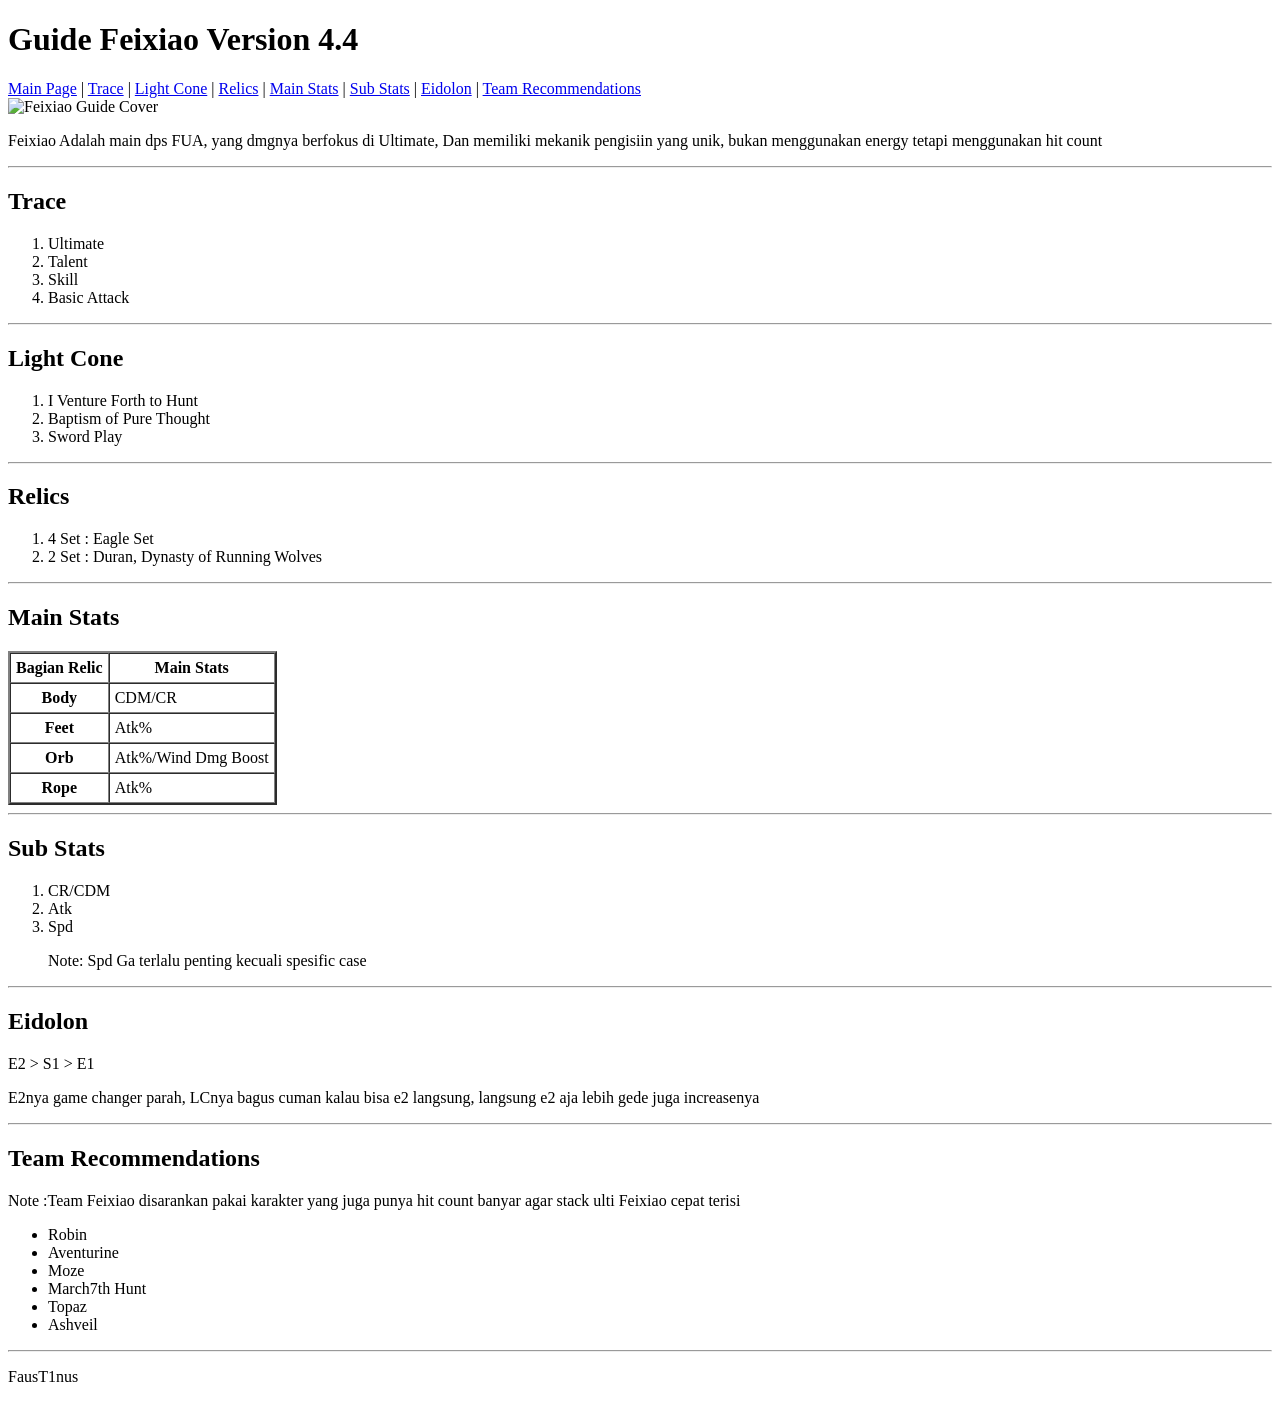
==== Char/Feixiao.html @ de2ae466 "Menambahkan file project awal" ====
<!DOCTYPE html>
<html lang="id">
         <head> 
            <title> Guide Feixiao Version 4.4</title>
         </head>
     <body>
         <header>
            <h1> Guide Feixiao Version 4.4</h1>
            <nav>
                <a href="MainPage.html"> Main Page</a> |
                <a href="#Trace"> Trace</a> |
                <a href="#Light-Cone"> Light Cone</a> |
                <a href="#Relics"> Relics</a> |
                <a href="#Main-Stats"> Main Stats</a> |
                <a href="#Sub-Stats"> Sub Stats</a> |
                <a href="#Eidolon"> Eidolon</a> |
                <a href="#Team-Recommendations"> Team Recommendations</a>
            </nav>
            <img src="https://cdn.discordapp.com/attachments/971445257495543868/1533822101834825799/Template_Guide_Cover.png?ex=6a71e2a6&is=6a709126&hm=20c93500a8f3709090af97e5d226825bc1e264afcb8708d871154a73a20220fe" 
            alt="Feixiao Guide Cover" 
            width="300" 
            height="400">
         </header>
         <article>
           <p> Feixiao Adalah main dps FUA, yang dmgnya berfokus di Ultimate, Dan memiliki mekanik pengisiin yang unik, 
                bukan menggunakan energy tetapi menggunakan hit count </p>

           <hr>
         <section id="Trace">
                <h2> Trace</h2>
                <ol>
                    <li> Ultimate </li>
                    <li> Talent </li>
                    <li> Skill </li>
                    <li> Basic Attack </li>
                </ol>
         </section>

           <hr>
        
         <section id="Light-Cone">
                <h2>Light Cone</h2>
                <ol>
                    <li>I Venture Forth to Hunt</li>
                    <li> Baptism of Pure Thought</li>
                    <li> Sword Play</li>
                </ol>  
         </section>
         
            <hr>

         <section id="Relics">
                <h2> Relics </h2>
                <ol>
                    <li> 4 Set : Eagle Set</li>
                    <li> 2 Set : Duran, Dynasty of Running Wolves </li>
                </ol>
         </section>

            <hr>

        <section id="Main-Stats">
                <h2> Main Stats </h2>
                <table border="2" cellpadding="5" cellspacing="0">
                    <thead>

                    <tr>
                        <th scope="col"> Bagian Relic </th>
                        <th scope="col"> Main Stats </th>
                    </tr>

                    </thead>

                    <tbody>
                    <tr>
                        <th scope="row">Body</th>
                        <td>CDM/CR</td>
                    </tr>
                    <tr>
                        <th scope="row">Feet</th>
                        <td>Atk%</td>
                    </tr>
                    <tr>
                        <th scope="row">Orb</th>
                        <td>Atk%/Wind Dmg Boost</td>
                    </tr>
                    <tr>
                        <th scope="row">Rope</th>
                        <td>Atk%</td>
                    </tr>
                    </tbody>

                </table>
        </section>

            <hr>

        <section id="Sub-Stats">
                <h2> Sub Stats </h2>
                <ol>
                    <li>CR/CDM</li>
                    <li>Atk</li>
                    <li>Spd <p> Note: Spd Ga terlalu penting kecuali spesific case</p> </li> 
                </ol>
        </section>

            <hr>

         <section id="Eidolon">
                <h2> Eidolon </h2>
                <p> E2 > S1 > E1 </p>
                <p> E2nya game changer parah, LCnya bagus cuman kalau bisa e2 langsung, langsung e2 aja lebih gede juga increasenya</p>
         </section>

            <hr>

         <section id="Team-Recommendations">
                <h2> Team Recommendations </h2>
                <p> Note :Team Feixiao disarankan pakai karakter yang juga punya hit count banyar agar stack ulti Feixiao cepat terisi</p>
                <ul>
                    <li> Robin </li>
                    <li> Aventurine </li>
                    <li> Moze </li>
                    <li> March7th Hunt </li>
                    <li> Topaz </li>
                    <li> Ashveil </li>
                </ul>
         </section>

            <hr>

         </article>

         <footer>
            <p>FausT1nus</p>
         </footer>

    </body>
</html>
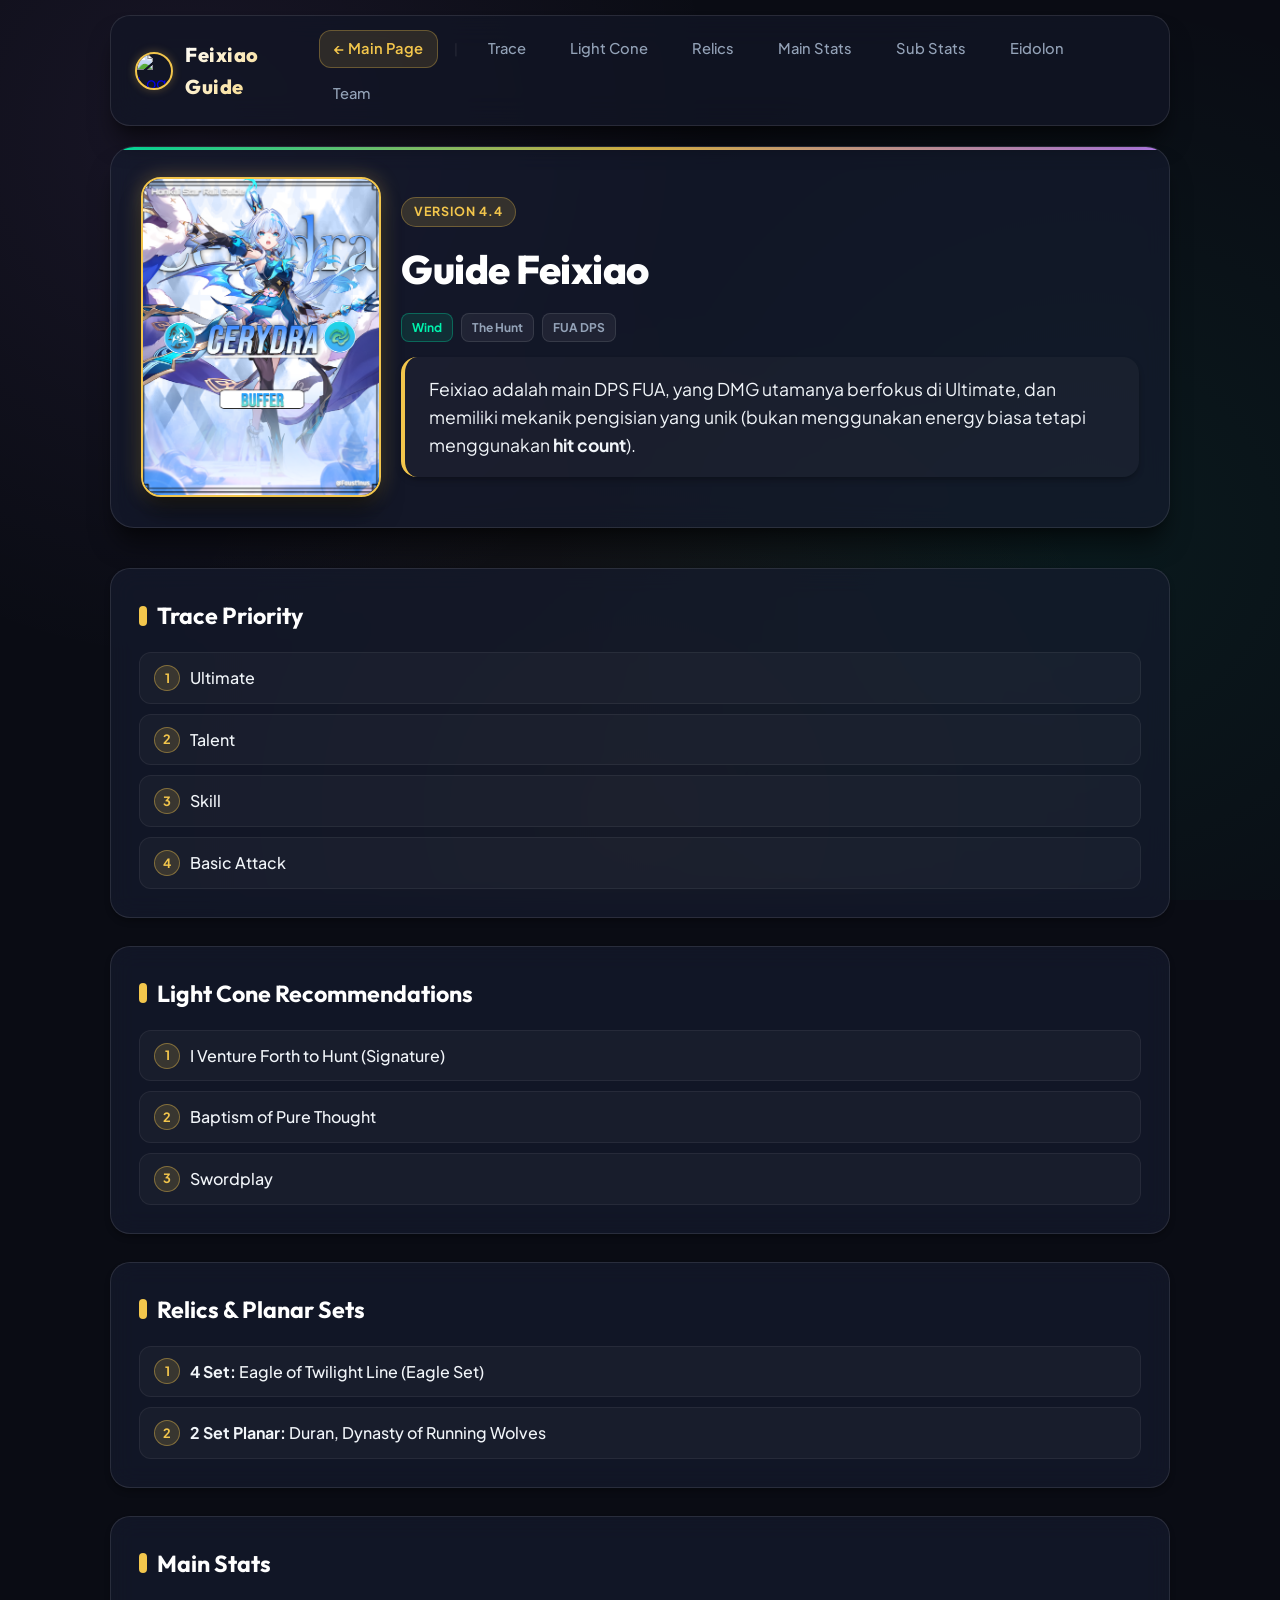
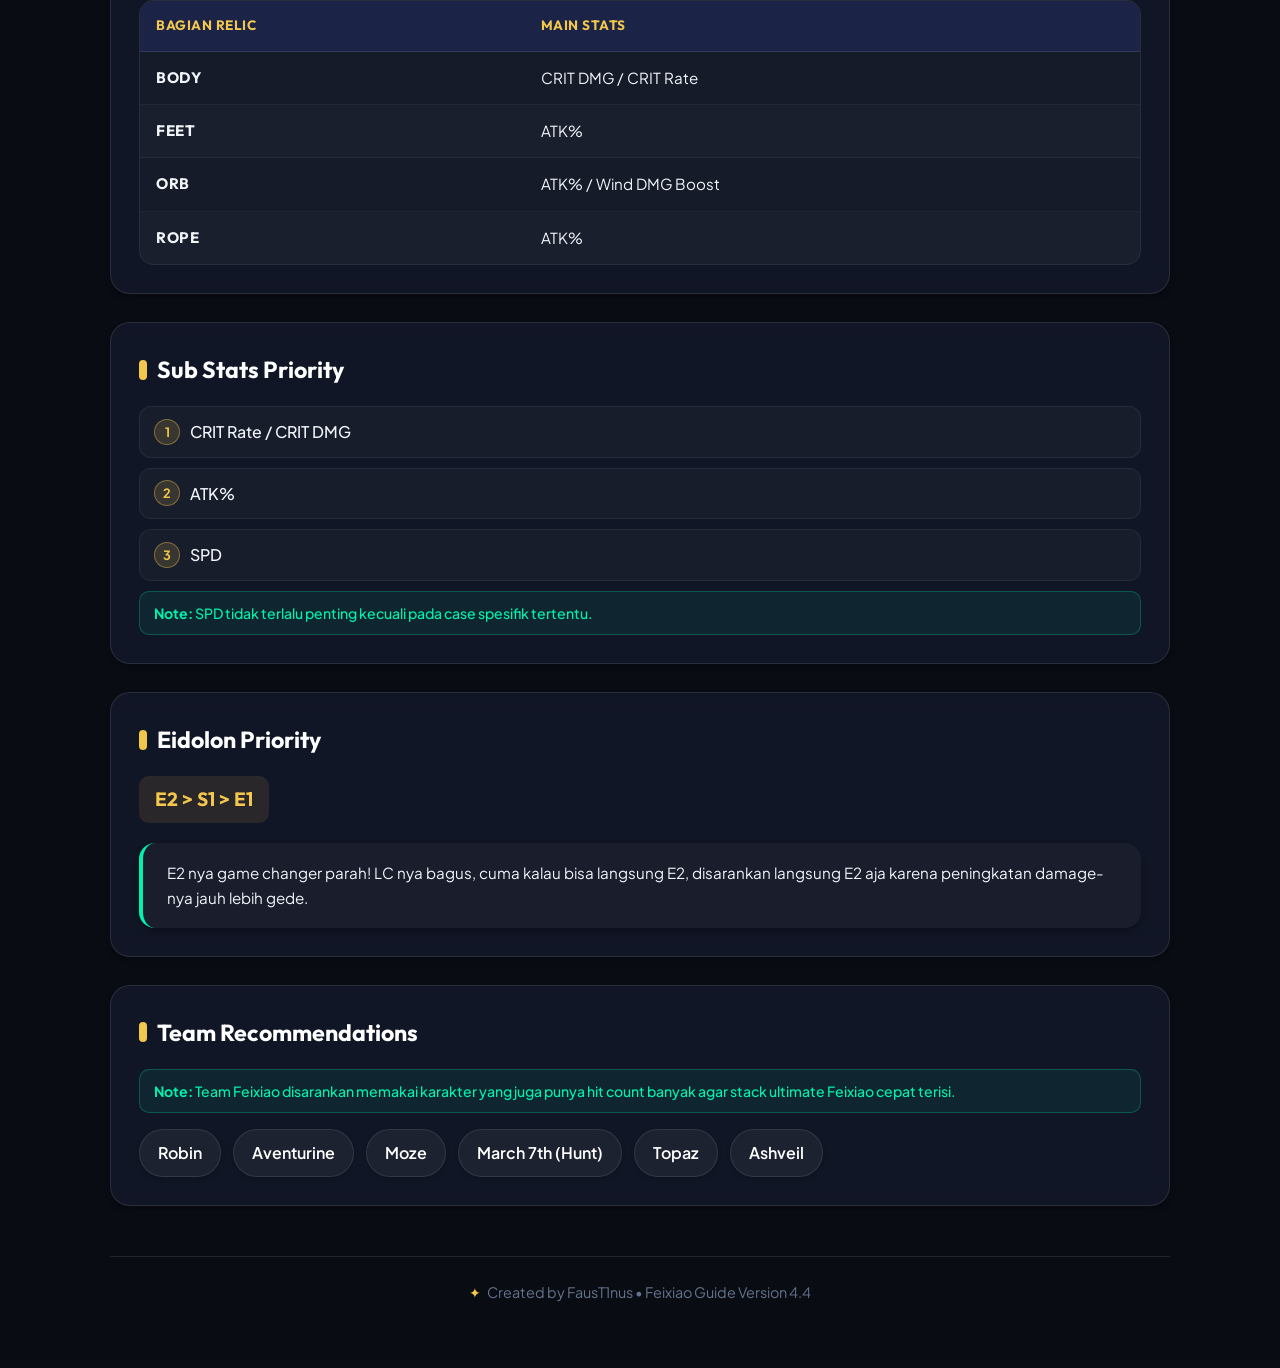
==== commit b595023e: "Push CSS" ====
--- a/Char/Feixiao.html
+++ b/Char/Feixiao.html
@@ -1,139 +1,155 @@
 <!DOCTYPE html>
 <html lang="id">
-         <head> 
-            <title> Guide Feixiao Version 4.4</title>
-         </head>
-     <body>
-         <header>
-            <h1> Guide Feixiao Version 4.4</h1>
-            <nav>
-                <a href="MainPage.html"> Main Page</a> |
-                <a href="#Trace"> Trace</a> |
-                <a href="#Light-Cone"> Light Cone</a> |
-                <a href="#Relics"> Relics</a> |
-                <a href="#Main-Stats"> Main Stats</a> |
-                <a href="#Sub-Stats"> Sub Stats</a> |
-                <a href="#Eidolon"> Eidolon</a> |
-                <a href="#Team-Recommendations"> Team Recommendations</a>
-            </nav>
-            <img src="https://cdn.discordapp.com/attachments/971445257495543868/1533822101834825799/Template_Guide_Cover.png?ex=6a71e2a6&is=6a709126&hm=20c93500a8f3709090af97e5d226825bc1e264afcb8708d871154a73a20220fe" 
-            alt="Feixiao Guide Cover" 
-            width="300" 
-            height="400">
-         </header>
-         <article>
-           <p> Feixiao Adalah main dps FUA, yang dmgnya berfokus di Ultimate, Dan memiliki mekanik pengisiin yang unik, 
-                bukan menggunakan energy tetapi menggunakan hit count </p>
+<head>
+    <meta charset="UTF-8">
+    <meta name="viewport" content="width=device-width, initial-scale=1.0">
+    <link rel="icon" type="image/x-icon" href="https://media.discordapp.net/attachments/1473303380360171574/1534155351308636291/1050245295327416390.webp?ex=6a731902&is=6a71c782&hm=e8f0a72e8efb6a49927cd60e86227d775140b2a60f67a8194d3ff2b409917104&=&format=webp">
+    <title>Feixiao Guide Version 4.4</title>
+    <link rel="stylesheet" href="style.css">
+</head>
+<body>
 
-           <hr>
-         <section id="Trace">
-                <h2> Trace</h2>
+    <div class="container">
+        <!-- Top Navigation -->
+        <header>
+            <div class="nav-bar">
+                <a href="MainPage.html" class="brand">
+                    <img src="https://media.discordapp.net/attachments/1473303380360171574/1534155351308636291/1050245295327416390.webp?ex=6a731902&is=6a71c782&hm=e8f0a72e8efb6a49927cd60e86227d775140b2a60f67a8194d3ff2b409917104&=&format=webp" alt="Logo" class="brand-icon">
+                    <span class="brand-title">Feixiao Guide</span>
+                </a>
+                <nav>
+                    <a href="MainPage.html" class="active">← Main Page</a>
+                    <span class="nav-divider">|</span>
+                    <a href="#Trace">Trace</a>
+                    <a href="#Light-Cone">Light Cone</a>
+                    <a href="#Relics">Relics</a>
+                    <a href="#Main-Stats">Main Stats</a>
+                    <a href="#Sub-Stats">Sub Stats</a>
+                    <a href="#Eidolon">Eidolon</a>
+                    <a href="#Team-Recommendations">Team</a>
+                </nav>
+            </div>
+        </header>
+
+        <!-- Cover Hero Section -->
+        <div class="page-header cover-hero">
+            <div class="cover-image-frame">
+                <img src="../Gambar/Template Guide.png" alt="Feixiao Guide Cover">
+            </div>
+            <div class="cover-hero-info">
+                <span class="badge">Version 4.4</span>
+                <h1>Guide Feixiao</h1>
+                <div class="char-card-tags">
+                    <span class="tag wind">Wind</span>
+                    <span class="tag">The Hunt</span>
+                    <span class="tag">FUA DPS</span>
+                </div>
+                <p class="intro-lead">
+                    Feixiao adalah main DPS FUA, yang DMG utamanya berfokus di Ultimate, dan memiliki mekanik pengisian yang unik (bukan menggunakan energy biasa tetapi menggunakan <strong>hit count</strong>).
+                </p>
+            </div>
+        </div>
+
+        <!-- Main Content -->
+        <article>
+            <section id="Trace">
+                <h2>Trace Priority</h2>
                 <ol>
-                    <li> Ultimate </li>
-                    <li> Talent </li>
-                    <li> Skill </li>
-                    <li> Basic Attack </li>
+                    <li>Ultimate</li>
+                    <li>Talent</li>
+                    <li>Skill</li>
+                    <li>Basic Attack</li>
                 </ol>
-         </section>
+            </section>
 
-           <hr>
-        
-         <section id="Light-Cone">
-                <h2>Light Cone</h2>
+            <section id="Light-Cone">
+                <h2>Light Cone Recommendations</h2>
                 <ol>
-                    <li>I Venture Forth to Hunt</li>
-                    <li> Baptism of Pure Thought</li>
-                    <li> Sword Play</li>
-                </ol>  
-         </section>
-         
-            <hr>
+                    <li>I Venture Forth to Hunt (Signature)</li>
+                    <li>Baptism of Pure Thought</li>
+                    <li>Swordplay</li>
+                </ol>
+            </section>
 
-         <section id="Relics">
-                <h2> Relics </h2>
+            <section id="Relics">
+                <h2>Relics & Planar Sets</h2>
                 <ol>
-                    <li> 4 Set : Eagle Set</li>
-                    <li> 2 Set : Duran, Dynasty of Running Wolves </li>
+                    <li><strong>4 Set:</strong> Eagle of Twilight Line (Eagle Set)</li>
+                    <li><strong>2 Set Planar:</strong> Duran, Dynasty of Running Wolves</li>
                 </ol>
-         </section>
+            </section>
 
-            <hr>
+            <section id="Main-Stats">
+                <h2>Main Stats</h2>
+                <table>
+                    <thead>
+                        <tr>
+                            <th scope="col">Bagian Relic</th>
+                            <th scope="col">Main Stats</th>
+                        </tr>
+                    </thead>
+                    <tbody>
+                        <tr>
+                            <th scope="row">Body</th>
+                            <td>CRIT DMG / CRIT Rate</td>
+                        </tr>
+                        <tr>
+                            <th scope="row">Feet</th>
+                            <td>ATK%</td>
+                        </tr>
+                        <tr>
+                            <th scope="row">Orb</th>
+                            <td>ATK% / Wind DMG Boost</td>
+                        </tr>
+                        <tr>
+                            <th scope="row">Rope</th>
+                            <td>ATK%</td>
+                        </tr>
+                    </tbody>
+                </table>
+            </section>
 
-        <section id="Main-Stats">
-                <h2> Main Stats </h2>
-                <table border="2" cellpadding="5" cellspacing="0">
-                    <thead>
+            <section id="Sub-Stats">
+                <h2>Sub Stats Priority</h2>
+                <ol>
+                    <li>CRIT Rate / CRIT DMG</li>
+                    <li>ATK%</li>
+                    <li>SPD</li>
+                </ol>
+                <div class="note-box">
+                    <strong>Note:</strong> SPD tidak terlalu penting kecuali pada case spesifik tertentu.
+                </div>
+            </section>
 
-                    <tr>
-                        <th scope="col"> Bagian Relic </th>
-                        <th scope="col"> Main Stats </th>
-                    </tr>
+            <section id="Eidolon">
+                <h2>Eidolon Priority</h2>
+                <p>E2 &gt; S1 &gt; E1</p>
+                <div class="intro-lead" style="margin-top: 12px; font-size: 0.95rem; border-left-color: var(--accent-cyan);">
+                    E2 nya game changer parah! LC nya bagus, cuma kalau bisa langsung E2, disarankan langsung E2 aja karena peningkatan damage-nya jauh lebih gede.
+                </div>
+            </section>
 
-                    </thead>
+            <section id="Team-Recommendations">
+                <h2>Team Recommendations</h2>
+                <div class="note-box" style="margin-bottom: 16px;">
+                    <strong>Note:</strong> Team Feixiao disarankan memakai karakter yang juga punya hit count banyak agar stack ultimate Feixiao cepat terisi.
+                </div>
+                <ul>
+                    <li>Robin</li>
+                    <li>Aventurine</li>
+                    <li>Moze</li>
+                    <li>March 7th (Hunt)</li>
+                    <li>Topaz</li>
+                    <li>Ashveil</li>
+                </ul>
+            </section>
+        </article>
 
-                    <tbody>
-                    <tr>
-                        <th scope="row">Body</th>
-                        <td>CDM/CR</td>
-                    </tr>
-                    <tr>
-                        <th scope="row">Feet</th>
-                        <td>Atk%</td>
-                    </tr>
-                    <tr>
-                        <th scope="row">Orb</th>
-                        <td>Atk%/Wind Dmg Boost</td>
-                    </tr>
-                    <tr>
-                        <th scope="row">Rope</th>
-                        <td>Atk%</td>
-                    </tr>
-                    </tbody>
+        <!-- Footer -->
+        <footer>
+            <p>Created by FausT1nus • Feixiao Guide Version 4.4</p>
+        </footer>
+    </div>
 
-                </table>
-        </section>
-
-            <hr>
-
-        <section id="Sub-Stats">
-                <h2> Sub Stats </h2>
-                <ol>
-                    <li>CR/CDM</li>
-                    <li>Atk</li>
-                    <li>Spd <p> Note: Spd Ga terlalu penting kecuali spesific case</p> </li> 
-                </ol>
-        </section>
-
-            <hr>
-
-         <section id="Eidolon">
-                <h2> Eidolon </h2>
-                <p> E2 > S1 > E1 </p>
-                <p> E2nya game changer parah, LCnya bagus cuman kalau bisa e2 langsung, langsung e2 aja lebih gede juga increasenya</p>
-         </section>
-
-            <hr>
-
-         <section id="Team-Recommendations">
-                <h2> Team Recommendations </h2>
-                <p> Note :Team Feixiao disarankan pakai karakter yang juga punya hit count banyar agar stack ulti Feixiao cepat terisi</p>
-                <ul>
-                    <li> Robin </li>
-                    <li> Aventurine </li>
-                    <li> Moze </li>
-                    <li> March7th Hunt </li>
-                    <li> Topaz </li>
-                    <li> Ashveil </li>
-                </ul>
-         </section>
-
-            <hr>
-
-         </article>
-
-         <footer>
-            <p>FausT1nus</p>
-         </footer>
-
-    </body>
+</body>
 </html>
--- a/Char/style.css
+++ b/Char/style.css
@@ -0,0 +1,629 @@
+@import url('https://fonts.googleapis.com/css2?family=Outfit:wght@400;500;600;700;800&family=Plus+Jakarta+Sans:wght@400;500;600;700&display=swap');
+
+:root {
+  --bg-primary: #0a0c14;
+  --bg-secondary: #121626;
+  --bg-card: rgba(22, 28, 48, 0.65);
+  --bg-card-hover: rgba(30, 38, 66, 0.85);
+  --border-color: rgba(255, 255, 255, 0.1);
+  --border-glow: rgba(0, 242, 173, 0.3);
+  
+  --text-main: #f1f5f9;
+  --text-muted: #94a3b8;
+  --text-dim: #64748b;
+  
+  --accent-gold: #f3c64c;
+  --accent-gold-glow: rgba(243, 198, 76, 0.3);
+  --accent-cyan: #00f2ad;
+  --accent-purple: #c084fc;
+  --accent-rose: #ff477e;
+
+  --font-heading: 'Outfit', sans-serif;
+  --font-body: 'Plus Jakarta Sans', sans-serif;
+
+  --shadow-sm: 0 4px 6px -1px rgba(0, 0, 0, 0.3);
+  --shadow-lg: 0 20px 25px -5px rgba(0, 0, 0, 0.5), 0 8px 10px -6px rgba(0, 0, 0, 0.3);
+  --shadow-glow: 0 0 25px rgba(243, 198, 76, 0.15);
+}
+
+/* Reset & Base Styles */
+* {
+  box-sizing: border-box;
+  margin: 0;
+  padding: 0;
+  scroll-behavior: smooth;
+}
+
+body {
+  font-family: var(--font-body);
+  background-color: var(--bg-primary);
+  background-image: 
+    radial-gradient(circle at 15% 15%, rgba(192, 132, 252, 0.08) 0%, transparent 40%),
+    radial-gradient(circle at 85% 60%, rgba(0, 242, 173, 0.06) 0%, transparent 45%),
+    radial-gradient(circle at 50% 90%, rgba(243, 198, 76, 0.05) 0%, transparent 50%);
+  background-attachment: fixed;
+  color: var(--text-main);
+  line-height: 1.6;
+  min-height: 100vh;
+  padding-bottom: 40px;
+}
+
+/* Layout Container */
+.container {
+  max-width: 1100px;
+  margin: 0 auto;
+  padding: 0 20px;
+}
+
+/* Header & Navigation */
+header {
+  position: sticky;
+  top: 15px;
+  z-index: 100;
+  margin-bottom: 35px;
+}
+
+.nav-bar {
+  background: rgba(18, 22, 38, 0.75);
+  backdrop-filter: blur(16px);
+  -webkit-backdrop-filter: blur(16px);
+  border: 1px solid var(--border-color);
+  border-radius: 20px;
+  padding: 14px 24px;
+  display: flex;
+  align-items: center;
+  justify-content: space-between;
+  box-shadow: var(--shadow-lg);
+}
+
+.brand {
+  display: flex;
+  align-items: center;
+  gap: 12px;
+  text-decoration: none;
+}
+
+.brand-icon {
+  width: 38px;
+  height: 38px;
+  border-radius: 50%;
+  object-fit: cover;
+  border: 2px solid var(--accent-gold);
+  box-shadow: 0 0 10px var(--accent-gold-glow);
+}
+
+.brand-title {
+  font-family: var(--font-heading);
+  font-weight: 800;
+  font-size: 1.25rem;
+  background: linear-gradient(135deg, #ffffff 0%, var(--accent-gold) 100%);
+  -webkit-background-clip: text;
+  -webkit-text-fill-color: transparent;
+  letter-spacing: 0.5px;
+}
+
+nav {
+  display: flex;
+  flex-wrap: wrap;
+  gap: 8px 16px;
+  align-items: center;
+}
+
+nav a {
+  color: var(--text-muted);
+  text-decoration: none;
+  font-weight: 500;
+  font-size: 0.92rem;
+  padding: 6px 14px;
+  border-radius: 12px;
+  transition: all 0.25s ease;
+  position: relative;
+}
+
+nav a:hover {
+  color: #ffffff;
+  background: rgba(255, 255, 255, 0.08);
+  transform: translateY(-1px);
+}
+
+nav a.active {
+  color: var(--accent-gold);
+  background: rgba(243, 198, 76, 0.12);
+  border: 1px solid rgba(243, 198, 76, 0.3);
+  font-weight: 600;
+}
+
+.nav-divider {
+  color: var(--border-color);
+  font-size: 0.8rem;
+  user-select: none;
+}
+
+/* Page Titles & Headers */
+.page-header {
+  text-align: center;
+  margin-bottom: 40px;
+  padding: 30px 20px;
+  background: var(--bg-card);
+  backdrop-filter: blur(12px);
+  border: 1px solid var(--border-color);
+  border-radius: 24px;
+  position: relative;
+  overflow: hidden;
+  box-shadow: var(--shadow-lg);
+}
+
+.page-header::before {
+  content: '';
+  position: absolute;
+  top: 0;
+  left: 0;
+  right: 0;
+  height: 3px;
+  background: linear-gradient(90deg, var(--accent-cyan), var(--accent-gold), var(--accent-purple));
+}
+
+.page-header h1 {
+  font-family: var(--font-heading);
+  font-size: 2.5rem;
+  font-weight: 800;
+  letter-spacing: -0.5px;
+  margin-bottom: 12px;
+  background: linear-gradient(135deg, #ffffff 30%, #cbd5e1 100%);
+  -webkit-background-clip: text;
+  -webkit-text-fill-color: transparent;
+}
+
+.badge {
+  display: inline-block;
+  padding: 4px 12px;
+  border-radius: 20px;
+  font-size: 0.78rem;
+  font-weight: 700;
+  text-transform: uppercase;
+  letter-spacing: 1px;
+  background: rgba(243, 198, 76, 0.15);
+  color: var(--accent-gold);
+  border: 1px solid rgba(243, 198, 76, 0.3);
+  margin-bottom: 10px;
+}
+
+/* Character Showcase Grid (Main Page) */
+.hero-banner {
+  text-align: center;
+  padding: 50px 20px;
+  margin-bottom: 40px;
+  background: radial-gradient(circle at center, rgba(30, 41, 79, 0.6) 0%, rgba(18, 22, 38, 0.4) 100%);
+  border-radius: 28px;
+  border: 1px solid var(--border-color);
+  box-shadow: var(--shadow-lg);
+}
+
+.hero-banner h1 {
+  font-family: var(--font-heading);
+  font-size: 3rem;
+  font-weight: 800;
+  color: #ffffff;
+  margin-bottom: 15px;
+  line-height: 1.15;
+}
+
+.hero-banner h1 span {
+  background: linear-gradient(135deg, var(--accent-gold), #ffe599);
+  -webkit-background-clip: text;
+  -webkit-text-fill-color: transparent;
+}
+
+.hero-banner p {
+  color: var(--text-muted);
+  font-size: 1.15rem;
+  max-width: 650px;
+  margin: 0 auto;
+}
+
+.card-grid {
+  display: grid;
+  grid-template-columns: repeat(auto-fit, minmax(320px, 1fr));
+  gap: 30px;
+  margin-bottom: 40px;
+}
+
+.char-card {
+  background: var(--bg-card);
+  backdrop-filter: blur(12px);
+  border: 1px solid var(--border-color);
+  border-radius: 24px;
+  overflow: hidden;
+  transition: all 0.35s cubic-bezier(0.4, 0, 0.2, 1);
+  display: flex;
+  flex-direction: column;
+  box-shadow: var(--shadow-sm);
+  position: relative;
+}
+
+.char-card:hover {
+  transform: translateY(-8px);
+  background: var(--bg-card-hover);
+  border-color: rgba(243, 198, 76, 0.4);
+  box-shadow: var(--shadow-lg), 0 0 25px rgba(243, 198, 76, 0.15);
+}
+
+.char-card-img-wrap {
+  width: 100%;
+  height: 380px;
+  overflow: hidden;
+  position: relative;
+  background: #0f121e;
+}
+
+.char-card-img-wrap img {
+  width: 100%;
+  height: 100%;
+  object-fit: cover;
+  object-position: top center;
+  transition: transform 0.5s ease;
+}
+
+.char-card:hover .char-card-img-wrap img {
+  transform: scale(1.05);
+}
+
+.char-card-content {
+  padding: 24px;
+  display: flex;
+  flex-direction: column;
+  flex-grow: 1;
+}
+
+.char-card-tags {
+  display: flex;
+  gap: 8px;
+  margin-bottom: 12px;
+}
+
+.tag {
+  font-size: 0.75rem;
+  font-weight: 700;
+  padding: 4px 10px;
+  border-radius: 8px;
+  background: rgba(255, 255, 255, 0.06);
+  border: 1px solid rgba(255, 255, 255, 0.1);
+  color: var(--text-muted);
+}
+
+.tag.wind { color: #00f2ad; border-color: rgba(0, 242, 173, 0.3); background: rgba(0, 242, 173, 0.1); }
+.tag.elation { color: #ff758f; border-color: rgba(255, 117, 143, 0.3); background: rgba(255, 117, 143, 0.1); }
+.tag.quantum { color: #c084fc; border-color: rgba(192, 132, 252, 0.3); background: rgba(192, 132, 252, 0.1); }
+
+.char-card-title {
+  font-family: var(--font-heading);
+  font-size: 1.6rem;
+  font-weight: 700;
+  color: #ffffff;
+  margin-bottom: 10px;
+}
+
+.char-card-desc {
+  color: var(--text-muted);
+  font-size: 0.95rem;
+  line-height: 1.5;
+  margin-bottom: 20px;
+  flex-grow: 1;
+}
+
+.btn-primary {
+  display: inline-flex;
+  align-items: center;
+  justify-content: center;
+  gap: 8px;
+  width: 100%;
+  padding: 12px 20px;
+  border-radius: 14px;
+  background: linear-gradient(135deg, var(--accent-gold) 0%, #d4a328 100%);
+  color: #0d0f17;
+  font-weight: 700;
+  font-size: 0.95rem;
+  text-decoration: none;
+  transition: all 0.25s ease;
+  box-shadow: 0 4px 12px rgba(243, 198, 76, 0.25);
+}
+
+.btn-primary:hover {
+  filter: brightness(1.15);
+  transform: translateY(-2px);
+  box-shadow: 0 6px 18px rgba(243, 198, 76, 0.4);
+}
+
+/* Single Character Details Layout */
+.cover-hero {
+  display: flex;
+  flex-direction: column;
+  align-items: center;
+  text-align: center;
+  gap: 20px;
+  padding: 30px;
+}
+
+@media (min-width: 768px) {
+  .cover-hero {
+    flex-direction: row;
+    text-align: left;
+  }
+}
+
+.cover-image-frame {
+  width: 240px;
+  height: 320px;
+  border-radius: 20px;
+  overflow: hidden;
+  border: 2px solid var(--accent-gold);
+  box-shadow: var(--shadow-lg), 0 0 20px var(--accent-gold-glow);
+  flex-shrink: 0;
+}
+
+.cover-image-frame img {
+  width: 100%;
+  height: 100%;
+  object-fit: cover;
+}
+
+.cover-hero-info {
+  flex-grow: 1;
+}
+
+.intro-lead {
+  font-size: 1.1rem;
+  color: var(--text-main);
+  background: rgba(255, 255, 255, 0.03);
+  padding: 18px 24px;
+  border-radius: 16px;
+  border-left: 4px solid var(--accent-gold);
+  margin-top: 15px;
+  box-shadow: var(--shadow-sm);
+}
+
+/* Sections & Article */
+article {
+  display: flex;
+  flex-direction: column;
+  gap: 28px;
+}
+
+section {
+  background: var(--bg-card);
+  backdrop-filter: blur(12px);
+  border: 1px solid var(--border-color);
+  border-radius: 20px;
+  padding: 28px;
+  box-shadow: var(--shadow-sm);
+  transition: border-color 0.3s ease;
+}
+
+section:hover {
+  border-color: rgba(255, 255, 255, 0.18);
+}
+
+section h2 {
+  font-family: var(--font-heading);
+  font-size: 1.45rem;
+  font-weight: 700;
+  color: #ffffff;
+  margin-bottom: 18px;
+  display: flex;
+  align-items: center;
+  gap: 10px;
+}
+
+section h2::before {
+  content: '';
+  display: inline-block;
+  width: 8px;
+  height: 20px;
+  background: var(--accent-gold);
+  border-radius: 4px;
+}
+
+hr {
+  display: none; /* Hide default hr lines in favor of styled card gaps */
+}
+
+/* Lists Styling (Ordered & Unordered) */
+ol, ul {
+  padding-left: 0;
+  list-style: none;
+  display: flex;
+  flex-direction: column;
+  gap: 10px;
+}
+
+ol {
+  counter-reset: item-counter;
+}
+
+ol li {
+  counter-increment: item-counter;
+  position: relative;
+  padding: 12px 16px 12px 50px;
+  background: rgba(255, 255, 255, 0.03);
+  border: 1px solid rgba(255, 255, 255, 0.06);
+  border-radius: 12px;
+  font-weight: 500;
+  transition: background 0.2s ease;
+}
+
+ol li::before {
+  content: counter(item-counter);
+  position: absolute;
+  left: 14px;
+  top: 50%;
+  transform: translateY(-50%);
+  width: 24px;
+  height: 24px;
+  border-radius: 50%;
+  background: rgba(243, 198, 76, 0.15);
+  color: var(--accent-gold);
+  border: 1px solid rgba(243, 198, 76, 0.4);
+  font-weight: 700;
+  font-size: 0.8rem;
+  display: flex;
+  align-items: center;
+  justify-content: center;
+}
+
+ol li:hover {
+  background: rgba(255, 255, 255, 0.06);
+}
+
+ul.chips-list, section#Team-Recommendations ul {
+  display: flex;
+  flex-wrap: wrap;
+  flex-direction: row;
+  gap: 12px;
+}
+
+ul.chips-list li, section#Team-Recommendations ul li {
+  background: rgba(255, 255, 255, 0.05);
+  border: 1px solid rgba(255, 255, 255, 0.1);
+  padding: 10px 18px;
+  border-radius: 30px;
+  font-weight: 600;
+  color: #ffffff;
+  display: inline-flex;
+  align-items: center;
+  gap: 8px;
+  transition: all 0.25s ease;
+  box-shadow: 0 2px 4px rgba(0, 0, 0, 0.2);
+}
+
+ul.chips-list li:hover, section#Team-Recommendations ul li:hover {
+  background: rgba(243, 198, 76, 0.15);
+  border-color: var(--accent-gold);
+  color: var(--accent-gold);
+  transform: translateY(-2px);
+}
+
+/* Tables Styling */
+table {
+  width: 100%;
+  border-collapse: separate;
+  border-spacing: 0;
+  border-radius: 14px;
+  overflow: hidden;
+  border: 1px solid var(--border-color) !important;
+  margin-top: 10px;
+}
+
+thead {
+  background: rgba(30, 41, 79, 0.8);
+}
+
+th {
+  font-family: var(--font-heading);
+  color: var(--accent-gold);
+  font-weight: 700;
+  text-transform: uppercase;
+  font-size: 0.85rem;
+  letter-spacing: 0.5px;
+  padding: 14px 16px;
+  text-align: left;
+  border-bottom: 1px solid var(--border-color);
+}
+
+td, tbody th {
+  padding: 14px 16px;
+  border-bottom: 1px solid rgba(255, 255, 255, 0.05);
+  font-size: 0.95rem;
+  color: var(--text-main);
+  text-align: left;
+}
+
+tbody tr {
+  background: rgba(255, 255, 255, 0.02);
+  transition: background 0.2s ease;
+}
+
+tbody tr:nth-child(even) {
+  background: rgba(255, 255, 255, 0.04);
+}
+
+tbody tr:hover {
+  background: rgba(243, 198, 76, 0.06);
+}
+
+tbody tr:last-child td, tbody tr:last-child th {
+  border-bottom: none;
+}
+
+/* Notes & Warnings */
+.note-box, note, p note, summary {
+  display: block;
+  margin-top: 10px;
+  padding: 10px 14px;
+  background: rgba(0, 242, 173, 0.08);
+  border: 1px solid rgba(0, 242, 173, 0.25);
+  border-radius: 10px;
+  color: var(--accent-cyan);
+  font-size: 0.88rem;
+  font-weight: 500;
+}
+
+/* Eidolon Formula & Texts */
+section#Eidolon p {
+  margin-bottom: 8px;
+}
+
+section#Eidolon p:first-of-type {
+  font-family: var(--font-heading);
+  font-size: 1.2rem;
+  font-weight: 700;
+  color: var(--accent-gold);
+  background: rgba(243, 198, 76, 0.1);
+  padding: 8px 16px;
+  border-radius: 10px;
+  display: inline-block;
+}
+
+/* Footer */
+footer {
+  margin-top: 50px;
+  padding: 24px;
+  text-align: center;
+  color: var(--text-dim);
+  font-size: 0.9rem;
+  border-top: 1px solid var(--border-color);
+}
+
+footer p {
+  display: inline-flex;
+  align-items: center;
+  gap: 6px;
+}
+
+footer p::before {
+  content: '✦';
+  color: var(--accent-gold);
+}
+
+/* Responsive Styles */
+@media (max-width: 640px) {
+  .nav-bar {
+    flex-direction: column;
+    gap: 12px;
+    align-items: flex-start;
+  }
+  
+  nav {
+    width: 100%;
+    overflow-x: auto;
+    white-space: nowrap;
+    padding-bottom: 4px;
+  }
+  
+  .page-header h1 {
+    font-size: 1.8rem;
+  }
+  
+  .hero-banner h1 {
+    font-size: 2rem;
+  }
+}
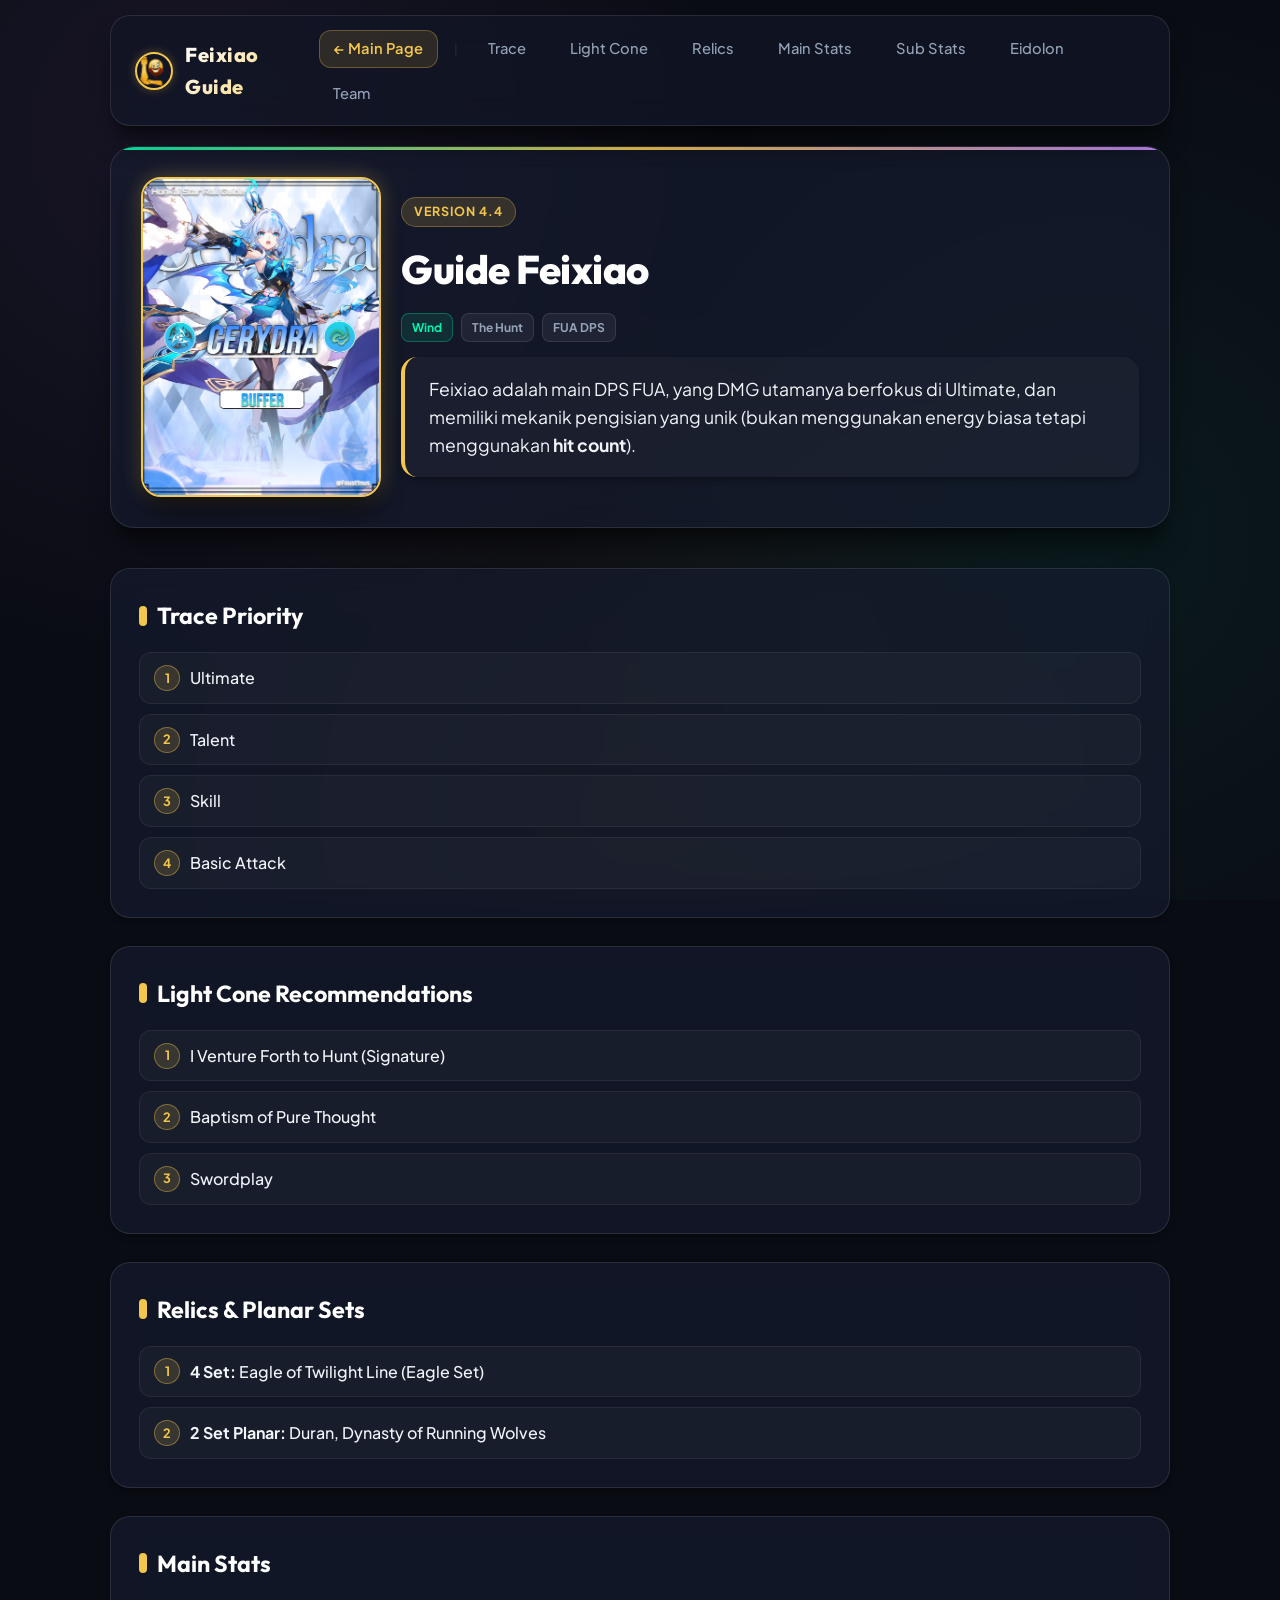
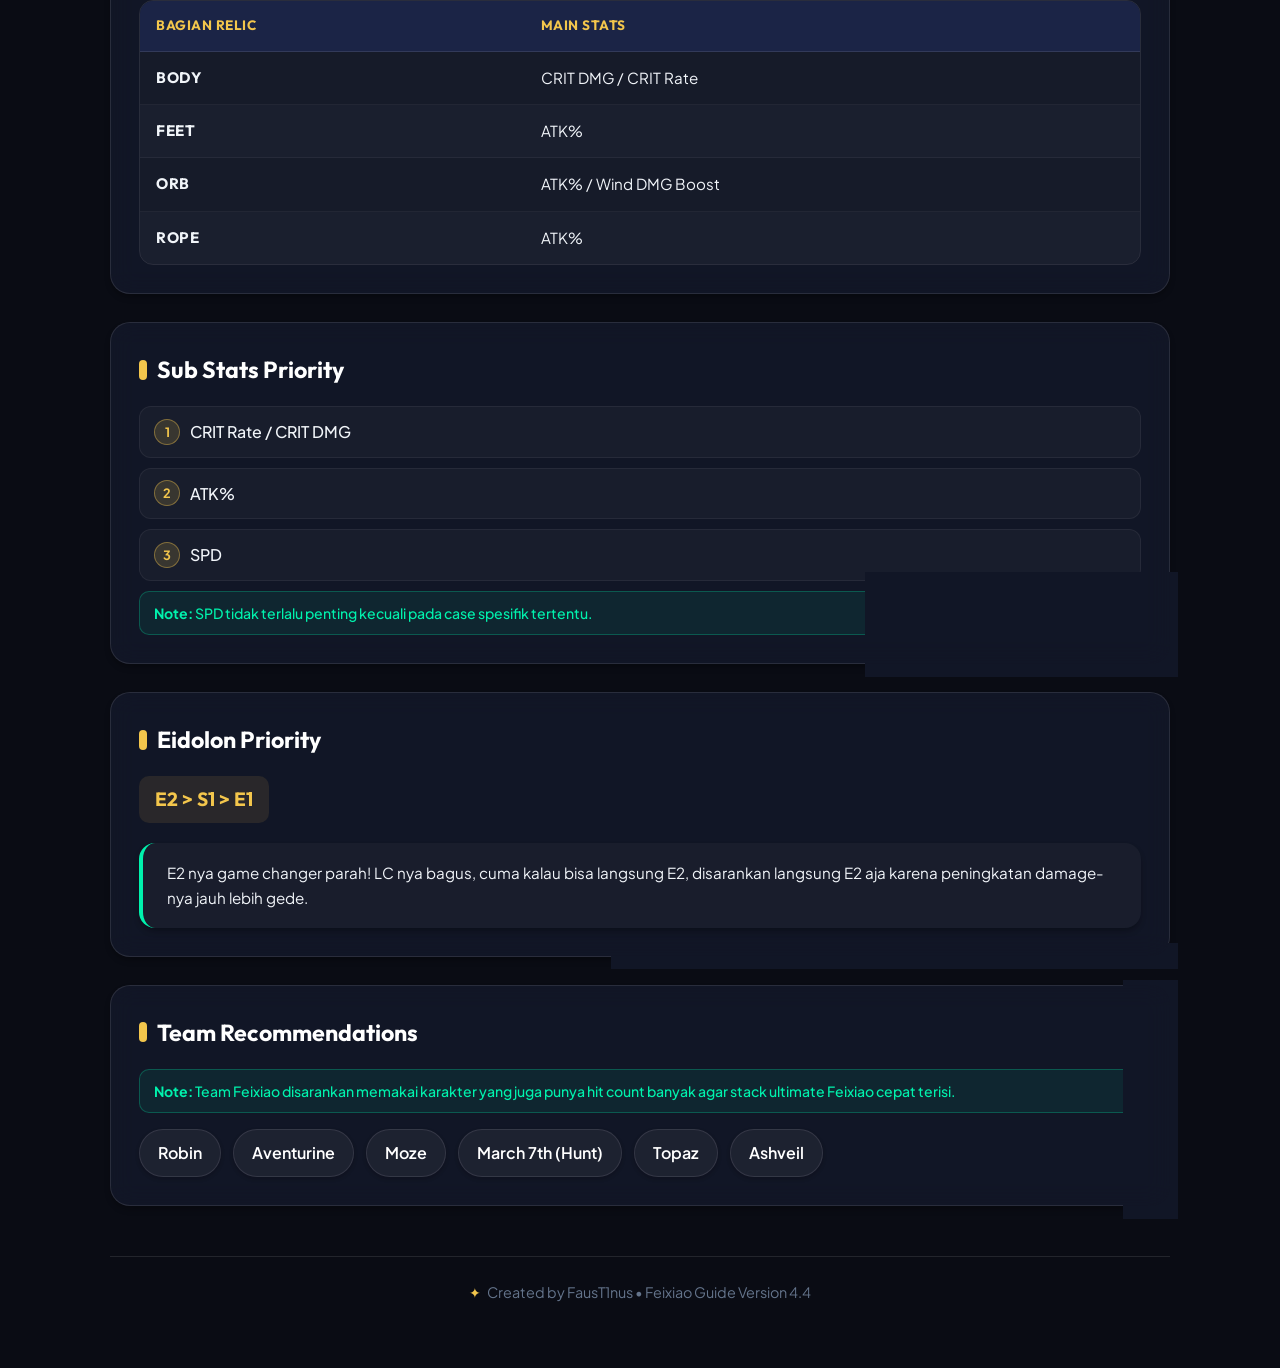
==== commit 2740ea20: "index push" ====
--- a/Char/Feixiao.html
+++ b/Char/Feixiao.html
@@ -13,12 +13,12 @@
         <!-- Top Navigation -->
         <header>
             <div class="nav-bar">
-                <a href="MainPage.html" class="brand">
-                    <img src="https://media.discordapp.net/attachments/1473303380360171574/1534155351308636291/1050245295327416390.webp?ex=6a731902&is=6a71c782&hm=e8f0a72e8efb6a49927cd60e86227d775140b2a60f67a8194d3ff2b409917104&=&format=webp" alt="Logo" class="brand-icon">
+                <a href="../index.html" class="brand">
+                    <img src="../Gambar/1050245295327416390.webp" alt="Logo" class="brand-icon">
                     <span class="brand-title">Feixiao Guide</span>
                 </a>
                 <nav>
-                    <a href="MainPage.html" class="active">← Main Page</a>
+                    <a href="../index.html" class="active">← Main Page</a>
                     <span class="nav-divider">|</span>
                     <a href="#Trace">Trace</a>
                     <a href="#Light-Cone">Light Cone</a>
